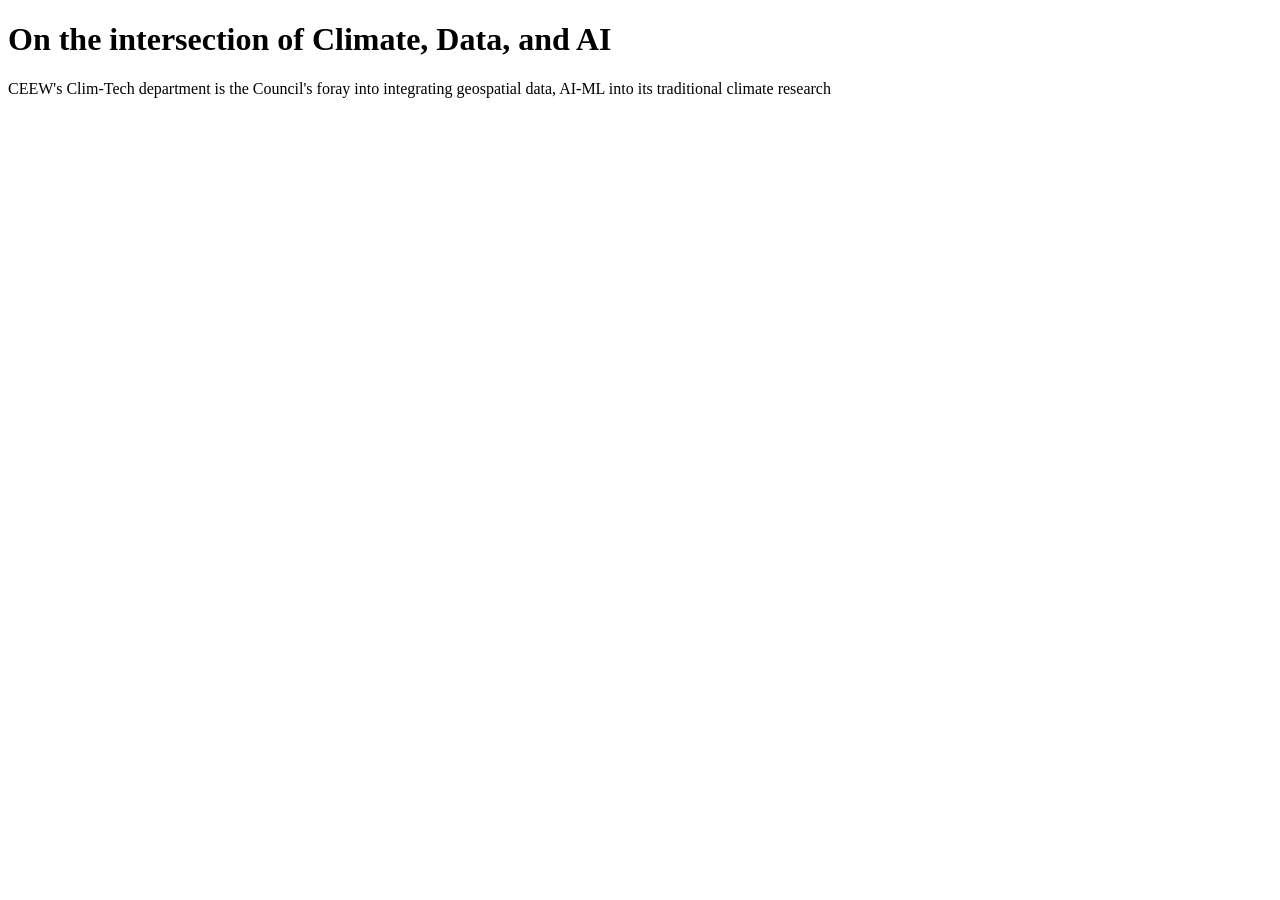
==== index.html @ 745dd1e1 "Add initial index.html page" ====
<!DOCTYPE html>
<html>
<head>
    <title>CEEW Clim-Tech</title>
</head>
<body>
    <h1>On the intersection of Climate, Data, and AI</h1>
    <p>CEEW's Clim-Tech department is the Council's foray into integrating geospatial data, AI-ML into its traditional climate research</p>
</body>
</html>
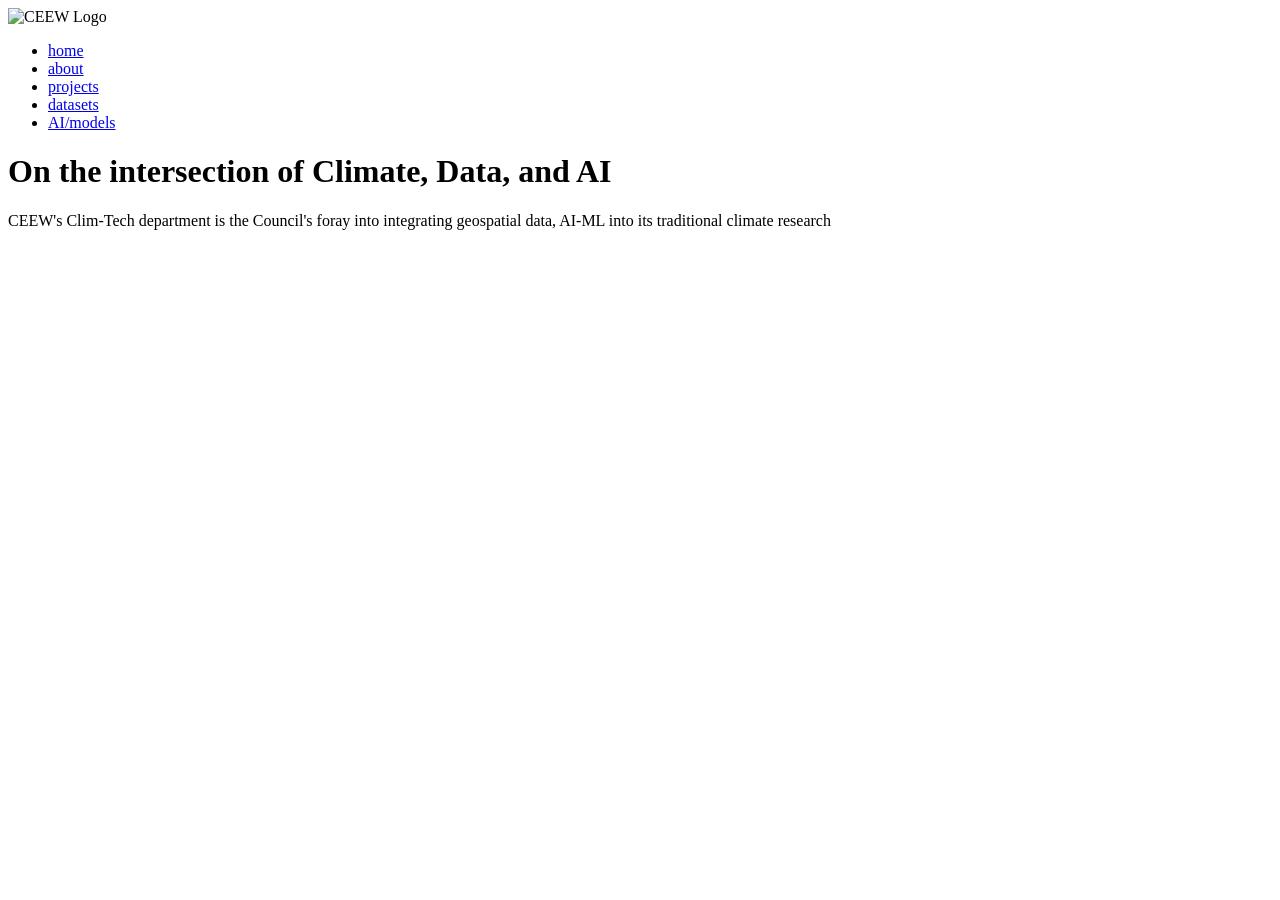
==== commit 1b19354f: "Add logo, vertical nav, basic styling" ====
--- a/index.html
+++ b/index.html
@@ -2,9 +2,19 @@
 <html>
 <head>
     <title>CEEW Clim-Tech</title>
+    <link rel="stylesheet" href="style.css">
+    <link rel="preconnect" href="https://fonts.googleapis.com">
+<link rel="preconnect" href="https://fonts.gstatic.com" crossorigin>
+<link href="https://fonts.googleapis.com/css2?family=DM+Sans:ital,opsz,wght@0,9..40,100..1000;1,9..40,100..1000&display=swap" rel="stylesheet">
 </head>
 <body>
+    <img src="images/ceew-logo.png" alt="CEEW Logo" id="logo"> <nav>
+        <ul>
+            <li><a href="index.html">home</a></li>
+            <li><a href="#">about</a></li>      <li><a href="#">projects</a></li>  <li><a href="#">datasets</a></li>  <li><a href="#">AI/models</a></li> </ul>
+    </nav>
     <h1>On the intersection of Climate, Data, and AI</h1>
     <p>CEEW's Clim-Tech department is the Council's foray into integrating geospatial data, AI-ML into its traditional climate research</p>
+        
 </body>
 </html>
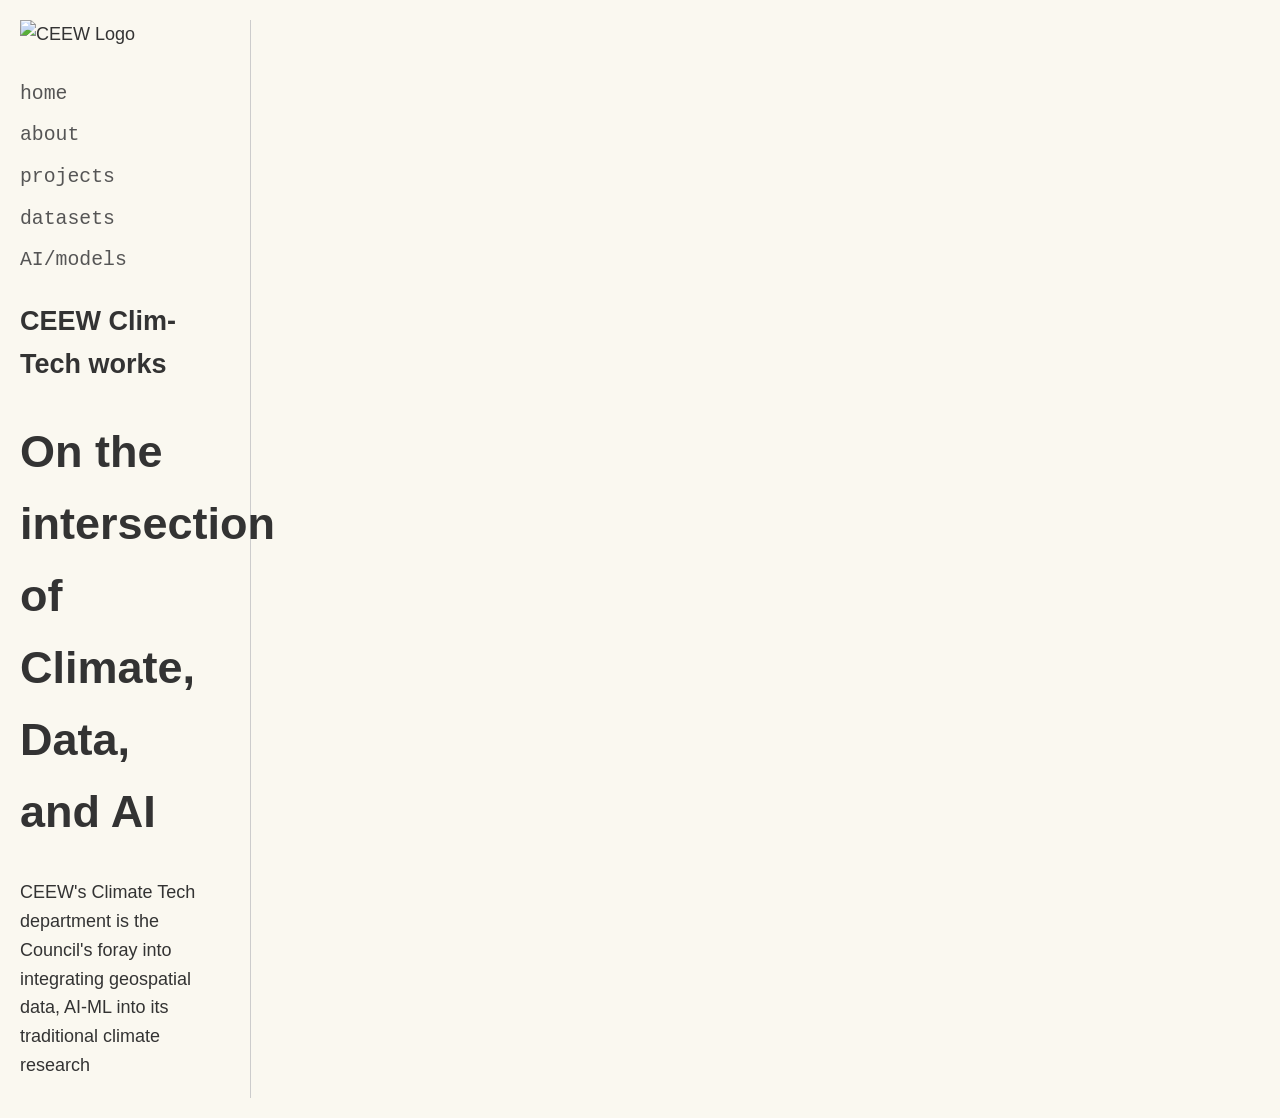
==== commit 2b62b956: "Implement two-column layout with sidebar and divider" ====
--- a/index.html
+++ b/index.html
@@ -8,13 +8,17 @@
 <link href="https://fonts.googleapis.com/css2?family=DM+Sans:ital,opsz,wght@0,9..40,100..1000;1,9..40,100..1000&display=swap" rel="stylesheet">
 </head>
 <body>
-    <img src="images/ceew-logo.png" alt="CEEW Logo" id="logo"> <nav>
+    <div class="page-container"> <div class="sidebar"> <img src="images/ceew-logo.png" alt="CEEW Logo" id="logo"> <nav>
         <ul>
             <li><a href="index.html">home</a></li>
-            <li><a href="#">about</a></li>      <li><a href="#">projects</a></li>  <li><a href="#">datasets</a></li>  <li><a href="#">AI/models</a></li> </ul>
+            <li><a href="#">about</a></li>      
+            <li><a href="#">projects</a></li>  
+            <li><a href="#">datasets</a></li>  
+            <li><a href="#">AI/models</a></li> </ul>
     </nav>
+    <h2>CEEW Clim-Tech works
     <h1>On the intersection of Climate, Data, and AI</h1>
-    <p>CEEW's Clim-Tech department is the Council's foray into integrating geospatial data, AI-ML into its traditional climate research</p>
+    <p>CEEW's Climate Tech department is the Council's foray into integrating geospatial data, AI-ML into its traditional climate research</p>
         
 </body>
 </html>
--- a/style.css
+++ b/style.css
@@ -0,0 +1,105 @@
+/* Apply styles to the whole page */
+body {
+    background-color: #FAF8F0; /* A warm off-white - adjust as needed! */
+    font-family: 'DM Sans', sans-serif; /* Use DM Sans, fallback to generic sans-serif */
+    font-size: 18px; /* Base font size - adjust as needed */
+    line-height: 1.6; /* Improves readability */
+    color: #333; /* Default text color (dark grey) */
+    padding: 20px 40px; /* Add padding: 20px top/bottom, 40px left/right */
+    margin: 0; /* Remove default body margin */
+}
+
+/* Style main headings */
+h1 {
+    font-size: 2.5em; /* Make H1 significantly larger (relative to body font size) */
+    font-weight: 700; /* Use the bold weight we imported */
+}
+
+/* Add some space below paragraphs */
+p {
+    margin-bottom: 1em;
+}
+
+/* Style the Logo */
+#logo {
+    display: block; /* Make the image a block element */
+    max-width: 150px; /* Limit logo size - adjust as needed */
+    margin-bottom: 20px; /* Add space below the logo */
+}
+
+/* Style the Navigation Container */
+nav {
+    /* No specific styles needed yet for vertical layout, */
+    /* but you could add width or margin here if required */
+}
+
+/* Style the Navigation List */
+nav ul {
+    list-style-type: none; /* Remove bullet points */
+    padding-left: 0;       /* Remove default browser padding */
+    margin: 0;             /* Remove default browser margin */
+}
+
+/* Style Individual Navigation Items */
+nav li {
+    margin-bottom: 10px; /* Add vertical spacing between links */
+}
+
+/* Style Navigation Links */
+nav a {
+    font-family: 'DM Mono', monospace; /* Use DM Mono, fallback to generic monospace */
+    font-size: 1.1em;        /* Slightly larger than body text - adjust */
+    text-decoration: none; /* Remove underline from links */
+    color: #555;           /* Link color - adjust */
+    display: block;        /* Make the whole link area clickable */
+}
+
+/* Style Link Hover State */
+nav a:hover {
+    color: #000;           /* Darken link color on hover */
+    /* Add other hover effects if desired, e.g., background-color */
+}
+
+/* Style the Main Content Area */
+main {
+    margin-top: 30px; /* Add space between nav and main content */
+}
+/* Make the page container a flex container */
+.page-container {
+    display: flex;
+    /* align-items: flex-start; /* Optional: Align tops if heights differ */
+}
+
+/* Style the sidebar (logo + nav) */
+.sidebar {
+    width: 200px;       /* Set a fixed width for the sidebar - adjust as needed */
+    flex-shrink: 0;     /* Prevent the sidebar from shrinking */
+    padding-right: 30px; /* Add space between nav text and the divider */
+    border-right: 1px solid #cccccc; /* Add the light vertical divider */
+    /* min-height: 100vh; */ /* Optional: Make divider full height if needed */
+}
+
+/* Adjust logo margin within the sidebar if needed */
+#logo {
+    margin-bottom: 30px; /* Increased space below logo */
+}
+
+/* Style the main content area */
+main {
+    flex-grow: 1;       /* Allow main content to take up remaining space */
+    padding-left: 40px; /* Add space between the divider and main content */
+    max-width: 800px;  /* Limit content width for readability - adjust as needed */
+    /* margin: 0 auto; */ /* This won't center it within the flex space like a block element */
+}
+
+/* Ensure body padding doesn't interfere too much with flex */
+body {
+    background-color: #FAF8F0;
+    font-family: 'DM Sans', sans-serif;
+    font-size: 18px;
+    line-height: 1.6;
+    color: #333;
+    /* Keep some padding, but maybe less left/right if page-container handles it */
+    padding: 20px; /* Adjust if needed, maybe just top/bottom */
+    margin: 0;
+}
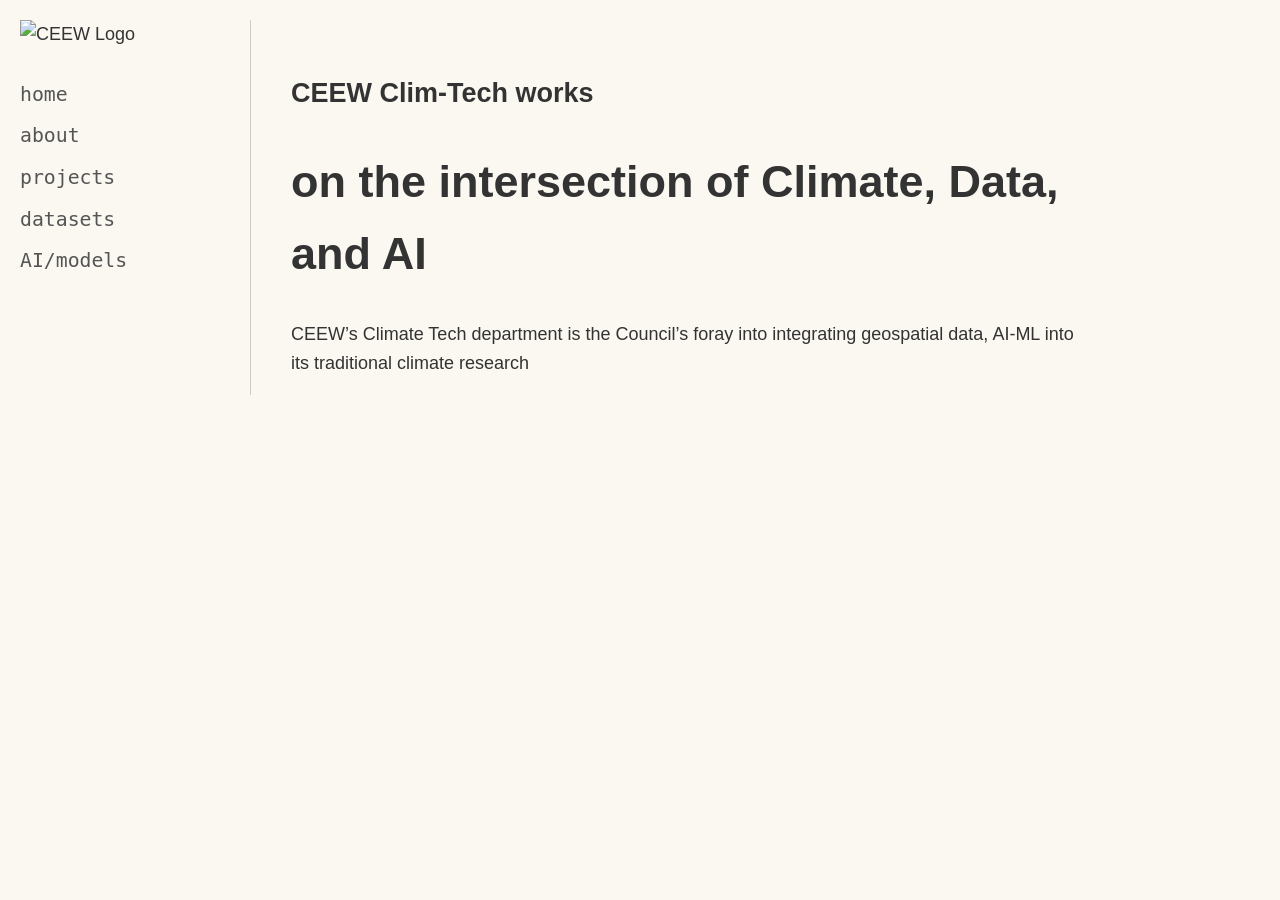
==== commit 4bcee7e1: "fix HTML structure for main content placement" ====
--- a/index.html
+++ b/index.html
@@ -8,17 +8,21 @@
 <link href="https://fonts.googleapis.com/css2?family=DM+Sans:ital,opsz,wght@0,9..40,100..1000;1,9..40,100..1000&display=swap" rel="stylesheet">
 </head>
 <body>
-    <div class="page-container"> <div class="sidebar"> <img src="images/ceew-logo.png" alt="CEEW Logo" id="logo"> <nav>
-        <ul>
-            <li><a href="index.html">home</a></li>
-            <li><a href="#">about</a></li>      
-            <li><a href="#">projects</a></li>  
-            <li><a href="#">datasets</a></li>  
-            <li><a href="#">AI/models</a></li> </ul>
-    </nav>
+
+    <div class="page-container"> <div class="sidebar"> <img src="images/ceew-logo.png" alt="CEEW Logo" id="logo">
+
+            <nav>
+                <ul>
+                    <li><a href="index.html">home</a></li>
+            	    <li><a href="#">about</a></li>      
+                    <li><a href="#">projects</a></li>  
+                    <li><a href="#">datasets</a></li>  
+                   <li><a href="#">AI/models</a></li> </ul>
+            </nav>
+    </div><main>
     <h2>CEEW Clim-Tech works
-    <h1>On the intersection of Climate, Data, and AI</h1>
-    <p>CEEW's Climate Tech department is the Council's foray into integrating geospatial data, AI-ML into its traditional climate research</p>
+    <h1>on the intersection of Climate, Data, and AI</h1>
+    <p>CEEW’s Climate Tech department is the Council’s foray into integrating geospatial data, AI-ML into its traditional climate research</p>
         
 </body>
 </html>
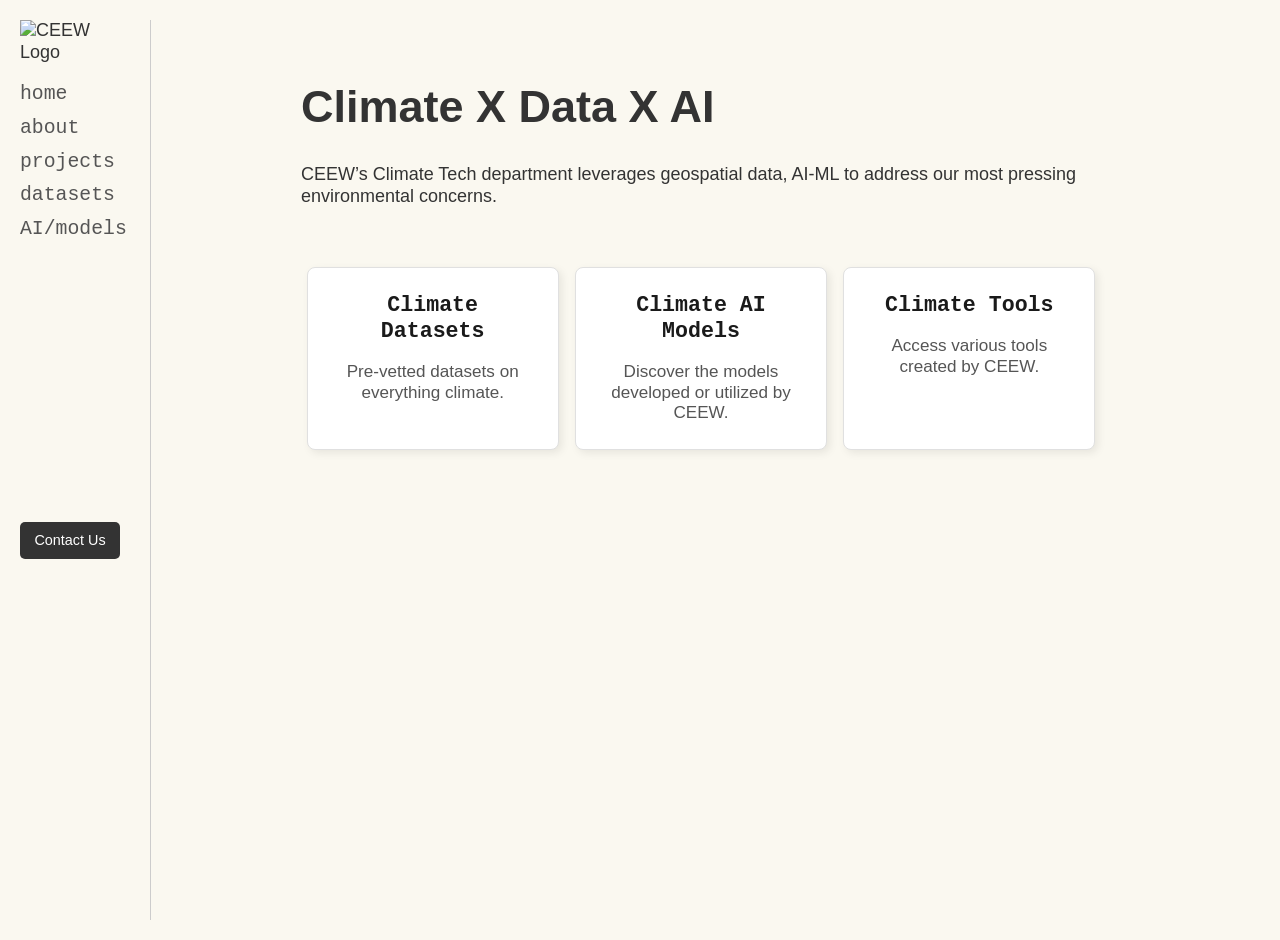
==== commit 66d529ee: "updated designs, add new cards" ====
--- a/index.html
+++ b/index.html
@@ -18,11 +18,24 @@
                     <li><a href="#">projects</a></li>  
                     <li><a href="#">datasets</a></li>  
                    <li><a href="#">AI/models</a></li> </ul>
+                   <li class="contact-item">
+                    <a href="mailto:climtech.admin@ceew.in" class="contact-button">Contact Us</a>    
             </nav>
     </div><main>
-    <h2>CEEW Clim-Tech works
-    <h1>on the intersection of Climate, Data, and AI</h1>
-    <p>CEEW’s Climate Tech department is the Council’s foray into integrating geospatial data, AI-ML into its traditional climate research</p>
-        
+    <h1>Climate X Data X AI</h1>
+    <p>CEEW’s Climate Tech department leverages geospatial data, AI-ML to address our most pressing environmental concerns.</p>
+    <div class="card-container">
+        <a href="#" class="info-card"> <h3>Climate Datasets</h3>
+            <p>Pre-vetted datasets on everything climate.</p>
+        </a>
+
+        <a href="#" class="info-card"> <h3>Climate AI Models</h3>
+            <p>Discover the models developed or utilized by CEEW.</p>
+        </a>
+
+        <a href="#" class="info-card"> <h3>Climate Tools</h3>
+            <p>Access various tools created by CEEW.</p>
+        </a>
+    </div>    
 </body>
 </html>
--- a/style.css
+++ b/style.css
@@ -1,18 +1,20 @@
 /* Apply styles to the whole page */
 body {
-    background-color: #FAF8F0; /* A warm off-white - adjust as needed! */
-    font-family: 'DM Sans', sans-serif; /* Use DM Sans, fallback to generic sans-serif */
-    font-size: 18px; /* Base font size - adjust as needed */
-    line-height: 1.6; /* Improves readability */
-    color: #333; /* Default text color (dark grey) */
-    padding: 20px 40px; /* Add padding: 20px top/bottom, 40px left/right */
+    background-color: #FAF8F0; /* A warm off-white */
+    font-family: 'DM Sans', sans-serif;
+    font-size: 18px; 
+    line-height: 1.2; 
+    color: #333;
+    padding: 20px;     
     margin: 0; /* Remove default body margin */
+    min-height: 100vh;
+    height: 100%;
 }
 
 /* Style main headings */
 h1 {
-    font-size: 2.5em; /* Make H1 significantly larger (relative to body font size) */
-    font-weight: 700; /* Use the bold weight we imported */
+    font-size: 2.5em;
+    font-weight: 700;
 }
 
 /* Add some space below paragraphs */
@@ -20,86 +22,139 @@
     margin-bottom: 1em;
 }
 
+/* layout containers */
+.page-container{
+    display: flex;
+    min-height: 100vh; /* to make container fill the viewport height */
+}
+
+.sidebar{
+    width: 100px;
+    flex-shrink: 0; /* to prevent sidebar from shrinking */
+    padding-right: 30px; /* space between text and divider */
+    padding-bottom: 20px; /* space at the very bottom */
+    border-right: 1px solid #cccccc; /* vertical divider */
+    display: flex; /* sidebar is a flex container for logo and nav */
+    flex-direction: column;
+}
+
+main{
+    flex-grow: 1; /* main content grows to fill up the space */
+    padding-left: 150px; /* space between divider and main content */
+    max-width: 800px; /* viewport */
+    margin-top: 30px; 
+}
+
+/*sidebar content */
 /* Style the Logo */
 #logo {
-    display: block; /* Make the image a block element */
-    max-width: 150px; /* Limit logo size - adjust as needed */
+    display: block; 
+    max-width: 150px;
     margin-bottom: 20px; /* Add space below the logo */
+    flex-shrink: 0; /* responsive logo */
 }
 
 /* Style the Navigation Container */
 nav {
-    /* No specific styles needed yet for vertical layout, */
-    /* but you could add width or margin here if required */
+    flex-grow: 1;    /* let the UL handle growing */
 }
 
-/* Style the Navigation List */
-nav ul {
-    list-style-type: none; /* Remove bullet points */
-    padding-left: 0;       /* Remove default browser padding */
-    margin: 0;             /* Remove default browser margin */
+nav ul{
+    list-style-type: none;
+    padding-left: 0;
+    margin: 0;
+    display: flex; /* UL is a flex container for list items and grows */
+    flex-direction: column;
+    flex-grow: 2; /* to make the UL fill space below the logo */
 }
-
 /* Style Individual Navigation Items */
 nav li {
-    margin-bottom: 10px; /* Add vertical spacing between links */
+    margin-bottom: 10px; /* vertical spacing between links */
 }
 
 /* Style Navigation Links */
 nav a {
-    font-family: 'DM Mono', monospace; /* Use DM Mono, fallback to generic monospace */
-    font-size: 1.1em;        /* Slightly larger than body text - adjust */
-    text-decoration: none; /* Remove underline from links */
-    color: #555;           /* Link color - adjust */
-    display: block;        /* Make the whole link area clickable */
+    font-family: 'DM Mono', monospace; 
+    font-size: 1.1em;       
+    text-decoration: none;
+    color: #555;          
+    display: block;       
 }
 
 /* Style Link Hover State */
 nav a:hover {
-    color: #000;           /* Darken link color on hover */
-    /* Add other hover effects if desired, e.g., background-color */
+    color: #EA5813;           
+}
+.contact-item{
+    margin-top: 270px; /* pushes this to the bottom of the nav ul container */
+    margin-bottom: 10px;
+    list-style-type: none;
+}
+.contact-button{
+    display: block;
+    padding: 10px 10px;
+    background-color: #333;
+    color: #ffffff;
+    border-radius: 5px;
+    text-align: center;
+    font-family: 'DM Sans', sans-serif;
+    font-size: 0.8em;
+    text-decoration: none;
+    transition: background-color 0.2 s ease;
+}
+.contact-button:hover{
+    background-color: #EA5813;
+    color: white;
 }
 
-/* Style the Main Content Area */
-main {
-    margin-top: 30px; /* Add space between nav and main content */
-}
-/* Make the page container a flex container */
-.page-container {
-    display: flex;
-    /* align-items: flex-start; /* Optional: Align tops if heights differ */
+/* Container for the cards */
+.card-container {
+    display: flex;          /* Arrange cards horizontally */
+    justify-content: space-around; /* Distribute space around cards */
+    flex-wrap: wrap;        /* Allow cards to wrap onto next line on small screens */
+    gap: 5px;              /* Add space between cards */
+    margin-top: 30px;       /* Add space above the card section */
+    padding-top: 30px;     
 }
 
-/* Style the sidebar (logo + nav) */
-.sidebar {
-    width: 200px;       /* Set a fixed width for the sidebar - adjust as needed */
-    flex-shrink: 0;     /* Prevent the sidebar from shrinking */
-    padding-right: 30px; /* Add space between nav text and the divider */
-    border-right: 1px solid #cccccc; /* Add the light vertical divider */
-    /* min-height: 100vh; */ /* Optional: Make divider full height if needed */
+/* Styling for individual cards */
+.info-card {
+    background-color: #ffffff; 
+    border: 1px solid #e0e0e0;
+    border-radius: 8px;       /* Rounded corners */
+    padding: 25px;            /* Inner spacing */
+    box-shadow: 3px 3px 8px rgba(0, 0, 0, 0.08); /* Subtle shadow */
+    text-decoration: none;    /* Remove underline from link */
+    color: inherit;           /* Use the default text color */
+    text-align: center;
+    /* Adjust flex properties for responsiveness */
+    flex-basis: 250px; /* Minimum width before wrapping - adjust */
+    flex-grow: 1;      /* Allow cards to grow and fill space */
+    max-width: 200px;  
+    transition: transform 0.2s ease-in-out, box-shadow 0.2s ease-in-out;
 }
 
-/* Adjust logo margin within the sidebar if needed */
-#logo {
-    margin-bottom: 30px; /* Increased space below logo */
+/* Style card headings */
+.info-card h3 {
+    font-family: 'DM Mono', monospace;
+    margin-top: 0;
+    margin-bottom: 10px;
+    font-size: 1.2em;
+    color: #1a1a1a; /* Slightly darker heading color */
 }
 
-/* Style the main content area */
-main {
-    flex-grow: 1;       /* Allow main content to take up remaining space */
-    padding-left: 40px; /* Add space between the divider and main content */
-    max-width: 800px;  /* Limit content width for readability - adjust as needed */
-    /* margin: 0 auto; */ /* This won't center it within the flex space like a block element */
+ /* Style card paragraphs */
+.info-card p {
+    font-size: 0.95em;
+    color: #555; /* Slightly lighter paragraph color */
+    margin-bottom: 0;
 }
 
-/* Ensure body padding doesn't interfere too much with flex */
-body {
-    background-color: #FAF8F0;
-    font-family: 'DM Sans', sans-serif;
-    font-size: 18px;
-    line-height: 1.6;
-    color: #333;
-    /* Keep some padding, but maybe less left/right if page-container handles it */
-    padding: 20px; /* Adjust if needed, maybe just top/bottom */
-    margin: 0;
+/* Simple hover effect */
+.info-card:hover {
+    background-color: #EA5813;
+    text-decoration-color: #FAF8F0;
+   /* box-shadow: 5px 5px 12px #EA5813 (0, 0, 0, 0.12); */ /* Error in original: Color name inside rgba() */
+   box-shadow: 5px 5px 12px rgba(0, 0, 0, 0.12); /* Corrected shadow */
+   transform: translateY(-4px);
 }
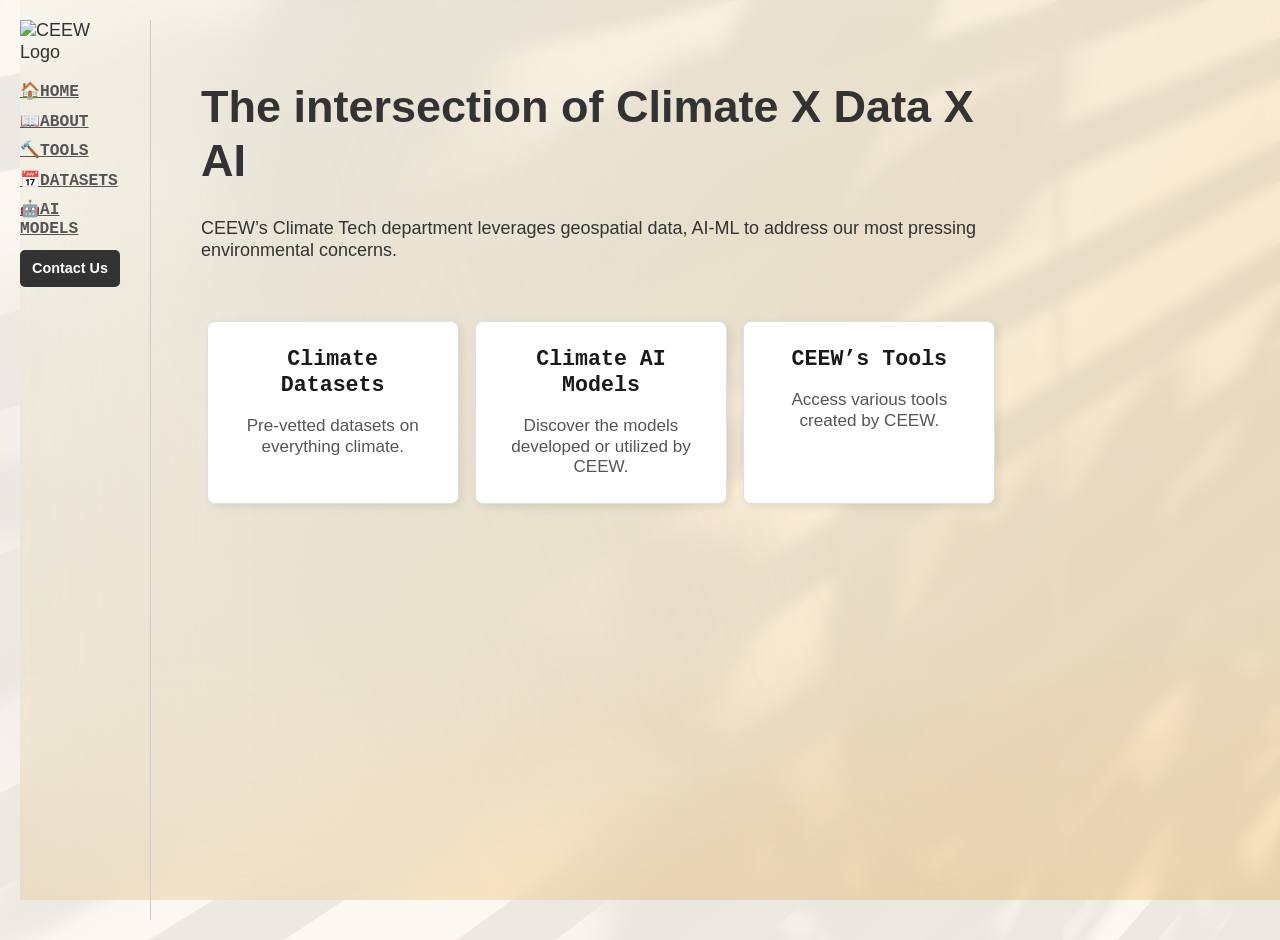
==== commit f08a91bb: "modify index and style files for sunlit transiton and animation, add leaves.png" ====
--- a/index.html
+++ b/index.html
@@ -1,41 +1,83 @@
-<!DOCTYPE html>
-<html>
-<head>
-    <title>CEEW Clim-Tech</title>
-    <link rel="stylesheet" href="style.css">
-    <link rel="preconnect" href="https://fonts.googleapis.com">
-<link rel="preconnect" href="https://fonts.gstatic.com" crossorigin>
-<link href="https://fonts.googleapis.com/css2?family=DM+Sans:ital,opsz,wght@0,9..40,100..1000;1,9..40,100..1000&display=swap" rel="stylesheet">
-</head>
 <body>
+<link rel="stylesheet" href="style.css">
 
-    <div class="page-container"> <div class="sidebar"> <img src="images/ceew-logo.png" alt="CEEW Logo" id="logo">
+    <div id="dappled-light">
+        <div id="glow"></div>
+        <div id="glow-bounce"></div>
+        <div class="perspective">
+            <div id="leaves">
+                <svg style="width: 0; height: 0; position: absolute;">
+                    <defs>
+                        <filter id="wind" x="-20%" y="-20%" width="140%" height="140%">
+                            <feTurbulence type="fractalNoise" numOctaves="2" seed="1">
+                                <animate attributeName="baseFrequency" dur="16s" keyTimes="0;0.33;0.66;1"
+                                    values="0.005 0.003;0.01 0.009;0.008 0.004;0.005 0.003" repeatCount="indefinite" />
+                            </feTurbulence>
+                            <feDisplacementMap in="SourceGraphic">
+                                <animate attributeName="scale" dur="20s" keyTimes="0;0.25;0.5;0.75;1" values="45;55;75;55;45"
+                                    repeatCount="indefinite" />
+                            </feDisplacementMap>
+                        </filter>
+                    </defs>
+                </svg>
+            </div>
+            <div id="blinds">
+                <div class="shutters">
+                    <div class="shutter"></div><div class="shutter"></div><div class="shutter"></div>
+                    <div class="shutter"></div><div class="shutter"></div><div class="shutter"></div>
+                    <div class="shutter"></div><div class="shutter"></div><div class="shutter"></div>
+                    <div class="shutter"></div><div class="shutter"></div><div class="shutter"></div>
+                    <div class="shutter"></div><div class="shutter"></div><div class="shutter"></div>
+                    <div class="shutter"></div><div class="shutter"></div><div class="shutter"></div>
+                    <div class="shutter"></div><div class="shutter"></div><div class="shutter"></div>
+                    <div class="shutter"></div><div class="shutter"></div>
+                 </div>
+                 <div class="vertical">
+                     <div class="bar"></div>
+                     <div class="bar"></div>
+                 </div>
+             </div>
+         </div>
+         <div id="progressive-blur">
+             <div></div>
+             <div></div>
+             <div></div>
+             <div></div>
+         </div>
+     </div>
+     <div class="page-container">
 
-            <nav>
-                <ul>
-                    <li><a href="index.html">home</a></li>
-            	    <li><a href="#">about</a></li>      
-                    <li><a href="#">projects</a></li>  
-                    <li><a href="#">datasets</a></li>  
-                   <li><a href="#">AI/models</a></li> </ul>
-                   <li class="contact-item">
-                    <a href="mailto:climtech.admin@ceew.in" class="contact-button">Contact Us</a>    
-            </nav>
-    </div><main>
-    <h1>Climate X Data X AI</h1>
-    <p>CEEW’s Climate Tech department leverages geospatial data, AI-ML to address our most pressing environmental concerns.</p>
-    <div class="card-container">
-        <a href="#" class="info-card"> <h3>Climate Datasets</h3>
-            <p>Pre-vetted datasets on everything climate.</p>
-        </a>
+         <div class="sidebar">
+             <img src="images/ceew-logo.png" alt="CEEW Logo" id="logo">
+             <nav>
+                 <ul>
+                     <li><a href="index.html">🏠HOME</a></li>
+                     <li><a href="#">📖ABOUT</a></li>
+                     <li><a href="tools.html">🔨TOOLS</a></li>
+                     <li><a href="datasets.html">📅DATASETS</a></li>
+                     <li><a href="models.html">🤖AI MODELS</a></li>
+                     <li class="contact-item">
+                         <a href="mailto:climtech.admin@ceew.in" class="contact-button">Contact Us</a>
+                     </li>
+                 </ul>
+             </nav>
+         </div> <main>
+             <h1>The intersection of Climate X Data X AI</h1>
+             <p>CEEW’s Climate Tech department leverages geospatial data, AI-ML to address our most pressing environmental concerns.</p>
 
-        <a href="#" class="info-card"> <h3>Climate AI Models</h3>
-            <p>Discover the models developed or utilized by CEEW.</p>
-        </a>
-
-        <a href="#" class="info-card"> <h3>Climate Tools</h3>
-            <p>Access various tools created by CEEW.</p>
-        </a>
-    </div>    
-</body>
+             <div class="card-container">
+                 <a href="datasets.html" class="info-card">
+                     <h3>Climate Datasets</h3>
+                     <p>Pre-vetted datasets on everything climate.</p>
+                 </a>
+                 <a href="models.html" class="info-card">
+                     <h3>Climate AI Models</h3>
+                     <p>Discover the models developed or utilized by CEEW.</p>
+                 </a>
+                 <a href="tools.html" class="info-card">
+                     <h3>CEEW’s Tools</h3>
+                     <p>Access various tools created by CEEW.</p>
+                 </a>
+             </div>
+         </main> </div> </body>
 </html>
--- a/style.css
+++ b/style.css
@@ -1,4 +1,20 @@
 /* Apply styles to the whole page */
+
+:root {
+    --day: #fffdfa;
+    --evening: #fccc83;
+    --dusk: #db7a2a;
+    --night: #0f131c;
+    --dawn: #16132b;
+    --morning: #9fb3bf;
+  
+  
+    --light: var(--day);
+    --dark: var(--night);
+    --shadow: #1a1917;
+    --bounce-light: #f5d7a6;
+    --timing-fn: cubic-bezier(0.455, 0.190, 0.000, 0.985);
+}
 body {
     background-color: #FAF8F0; /* A warm off-white */
     font-family: 'DM Sans', sans-serif;
@@ -7,25 +23,25 @@
     color: #333;
     padding: 20px;     
     margin: 0; /* Remove default body margin */
-    min-height: 100vh;
-    height: 100%;
-}
-
-/* Style main headings */
-h1 {
-    font-size: 2.5em;
-    font-weight: 700;
-}
-
-/* Add some space below paragraphs */
-p {
-    margin-bottom: 1em;
-}
-
+
+     /* Animation Properties */
+     animation-duration: 0s;
+     animation-fill-mode: forwards;
+     animation-timing-function: linear;
+     /* Removed height/min-height/width */
+ }
+/* Dark mode and animation styles remain the same */
+body.dark { /* ... */ }
+body.animation-ready { /* ... */ }
+body.animation-ready.dark { /* ... */ }
+@keyframes sunrise { /* ... */ }
+@keyframes sunset { /* ... */ }/* Style main headings */
 /* layout containers */
 .page-container{
     display: flex;
     min-height: 100vh; /* to make container fill the viewport height */
+    position: relative;
+    z-index: 1;
 }
 
 .sidebar{
@@ -40,7 +56,7 @@
 
 main{
     flex-grow: 1; /* main content grows to fill up the space */
-    padding-left: 150px; /* space between divider and main content */
+    padding-left: 50px; /* space between divider and main content */
     max-width: 800px; /* viewport */
     margin-top: 30px; 
 }
@@ -74,9 +90,10 @@
 
 /* Style Navigation Links */
 nav a {
-    font-family: 'DM Mono', monospace; 
-    font-size: 1.1em;       
-    text-decoration: none;
+    font-family: 'Inconsolata', monospace; 
+    font-weight: 600    ;
+    font-size: 0.9em;       
+    text-decoration: UNDERLINE;
     color: #555;          
     display: block;       
 }
@@ -86,7 +103,7 @@
     color: #EA5813;           
 }
 .contact-item{
-    margin-top: 270px; /* pushes this to the bottom of the nav ul container */
+    margin-top: auto; /* pushes this to the bottom of the nav ul container */
     margin-bottom: 10px;
     list-style-type: none;
 }
@@ -152,9 +169,266 @@
 
 /* Simple hover effect */
 .info-card:hover {
-    background-color: #EA5813;
+    background-color: #FACAB1;
     text-decoration-color: #FAF8F0;
    /* box-shadow: 5px 5px 12px #EA5813 (0, 0, 0, 0.12); */ /* Error in original: Color name inside rgba() */
    box-shadow: 5px 5px 12px rgba(0, 0, 0, 0.12); /* Corrected shadow */
    transform: translateY(-4px);
+}
+/* Add pointer-events: none to positioned children */
+
+
+h1 {
+    font-size: 2.5em;
+    font-weight: 700;
+}
+
+/* Add some space below paragraphs */
+p {
+    margin-bottom: 1em;
+}
+
+body.animation-ready {
+  animation-play-state: running;
+  animation-duration: 1s;
+  animation-name: sunrise;
+}
+
+body.animation-ready.dark {
+  animation-duration: 1.7s;
+  animation-name: sunset;
+}
+
+body.dark {
+  --light: var(--night);
+  --dark: var(--day);
+  --shadow: #030307;
+  --bounce-light: #1b293f;
+}
+
+@keyframes sunrise {
+  0% {
+    background-color: var(--night);
+  }
+
+  10% {
+    background-color: var(--dawn);
+  }
+
+  35% {
+    background-color: var(--morning);
+  }
+
+  100% {
+    background-color: var(--day);
+  }
+}
+
+@keyframes sunset {
+  0% {
+    background-color: var(--day);
+  }
+
+  30% {
+    background-color: var(--evening);
+  }
+
+  60% {
+    background-color: var(--dusk);
+  }
+
+  90% {
+    background-color: var(--dawn);
+  }
+
+  100% {
+    background-color: var(--night);
+  }
+}
+
+
+#dappled-light {
+  pointer-events: none;
+  position: fixed;
+  height: 100vh;
+  width: 100vw;
+  z-index: -1;
+  top: 0;
+  bottom: 0;
+}
+
+#progressive-blur {
+  position: absolute;
+  height: 100%;
+  width: 100%;
+  pointer-events: none;
+}
+
+#progressive-blur>div {
+  position: absolute;
+  height: 100%;
+  width: 100%;
+  inset: 0;
+  backdrop-filter: blur(var(--blur-amount));
+  mask-image: linear-gradient(252deg, transparent, transparent var(--stop1), black var(--stop2), black);
+  pointer-events: none;
+}
+
+#progressive-blur>div:nth-child(1) {
+  --blur-amount: 6px;
+  --stop1: 0%;
+  --stop2: 0%;
+  pointer-events: none;
+}
+
+#progressive-blur>div:nth-child(2) {
+  --blur-amount: 12px;
+  --stop1: 40%;
+  --stop2: 80%;
+  pointer-events: none;
+}
+
+#progressive-blur>div:nth-child(3) {
+  --blur-amount: 48px;
+  --stop1: 40%;
+  --stop2: 70%;
+  pointer-events: none;
+}
+
+#progressive-blur>div:nth-child(4) {
+  --blur-amount: 96px;
+  --stop1: 70%;
+  --stop2: 80%;
+  pointer-events: none;
+}
+
+#glow {
+  position: absolute;
+  background: linear-gradient(309deg, var(--bounce-light), var(--bounce-light) 20%, transparent);
+  transition: background 1.0s var(--timing-fn);
+  height: 100%;
+  width: 100%;
+  opacity: 0.5;
+  pointer-events: none;
+}
+
+#glow-bounce {
+  content: "";
+  position: absolute;
+  background: linear-gradient(355deg, var(--bounce-light) 0%, transparent 30%, transparent 100%);
+  transition: background 1.0s var(--timing-fn);
+  opacity: 0.5;
+  height: 100%;
+  width: 100%;
+  bottom: 0;
+  pointer-events: none;
+}
+
+.perspective {
+  position: absolute;
+  transition: transform 1.7s var(--timing-fn), opacity 4s ease;
+  top: -30vh;
+  right: 0;
+  width: 80vw;
+  height: 130vh;
+  opacity: 0.07;
+  background-blend-mode: darken;
+  transform-origin: top right;
+  transform-style: preserve-3d;
+  transform: matrix3d(0.7500, -0.0625, 0.0000, 0.0008,
+      0.0000, 1.0000, 0.0000, 0.0000,
+      0.0000, 0.0000, 1.0000, 0.0000,
+      0.0000, 0.0000, 0.0000, 1.0000);
+  pointer-events: none;
+}
+
+.dark .perspective {
+  opacity: 0.3;
+  transform: matrix3d(0.8333, 0.0833, 0.0000, 0.0003,
+      0.0000, 1.0000, 0.0000, 0.0000,
+      0.0000, 0.0000, 1.0000, 0.0000,
+      0.0000, 0.0000, 0.0000, 1.0000);
+  pointer-events: none;
+}
+
+#leaves {
+  position: absolute;
+  background-size: cover;
+  background-repeat: no-repeat;
+  bottom: -20px;
+  right: -700px;
+  width: 1600px;
+  height: 1400px;
+  background-image: url("./leaves.png");
+  filter: url(#wind);
+  animation: billow 8s ease-in-out infinite;
+  pointer-events: none;
+}
+
+#blinds {
+  position: relative;
+  width: 100%;
+}
+
+#blinds .shutter,
+#blinds .bar {
+  background-color: var(--shadow);
+}
+
+#blinds>.shutters {
+  display: flex;
+  flex-direction: column;
+  align-items: end;
+  gap: 60px;
+  transition: gap 1.0s var(--timing-fn);
+}
+
+.dark #blinds>.shutters {
+  gap: 20px;
+}
+
+#blinds>.vertical {
+  top: 0;
+  position: absolute;
+  height: 100%;
+  width: 100%;
+  display: flex;
+  justify-content: space-around;
+}
+
+.vertical>.bar {
+  width: 5;
+  height: 100%;
+}
+
+.shutter {
+  width: 100%;
+  height: 40px;
+  transition: height 1.0s var(--timing-fn);
+}
+
+.dark .shutter {
+  height: 80px;
+}
+
+@keyframes billow {
+  0% {
+    transform: perspective(400px) rotateX(0deg) rotateY(0deg) scale(1);
+  }
+
+  25% {
+    transform: perspective(400px) rotateX(1deg) rotateY(2deg) scale(1.02);
+  }
+
+  50% {
+    transform: perspective(400px) rotateX(-4deg) rotateY(-2deg) scale(0.97);
+  }
+
+  75% {
+    transform: perspective(400px) rotateX(1deg) rotateY(-1deg) scale(1.04);
+  }
+
+  100% {
+    transform: perspective(400px) rotateX(0deg) rotateY(0deg) scale(1);
+  }
 }
